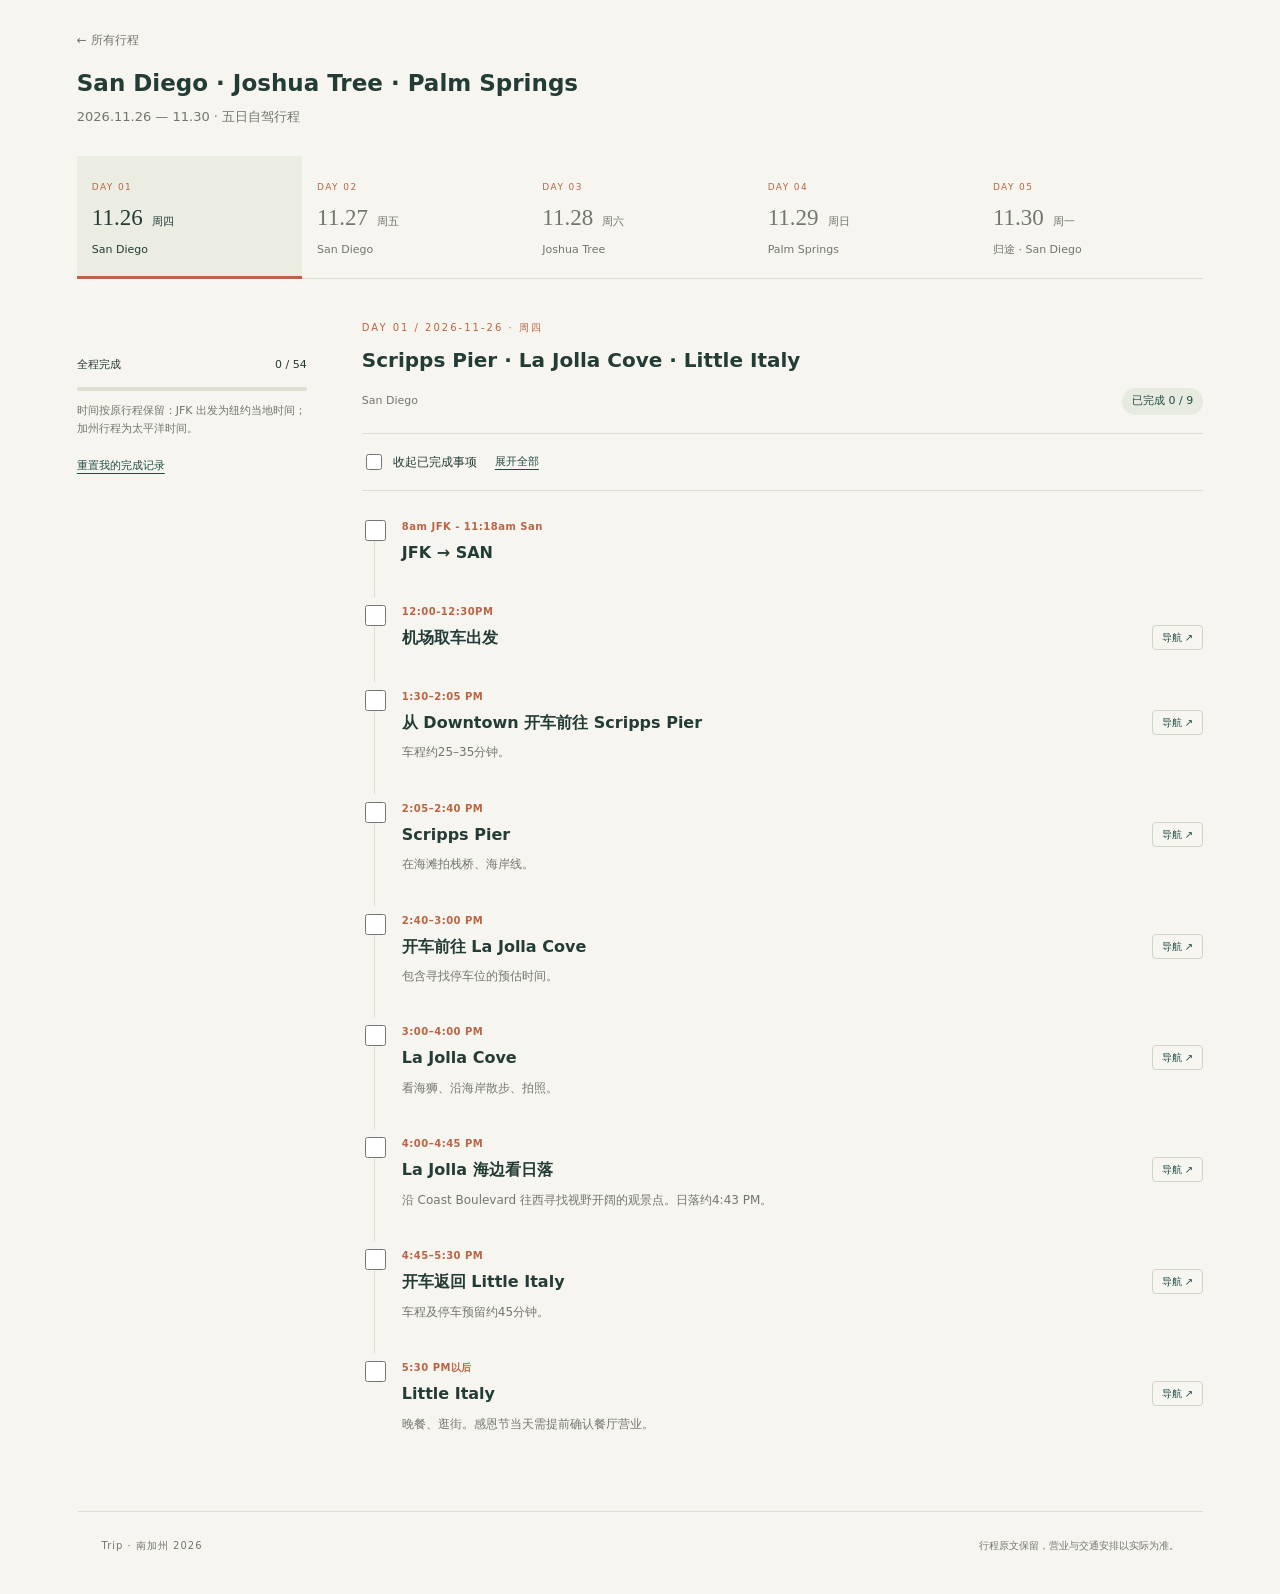
==== trips/san-deigo/index.html @ 59ea1242 "Flatten daily timelines and rename trip URL to san-deigo" ====
<!doctype html>
<html lang="zh-CN"><head><meta charset="utf-8"><meta name="viewport" content="width=device-width, initial-scale=1"><meta name="theme-color" content="#214c46"><meta name="description" content="2026 南加州五日公路旅行：San Diego、Joshua Tree 与 Palm Springs。每日时间线、导航与个人进度。"><title>南加州五日行程 | Trip</title><link rel="stylesheet" href="./styles.css?v=20261114-flat"><script src="./app.js?v=20261114-flat" defer></script></head>
<body><header class="simple-header"><a href="../../">← 所有行程</a><h1>San Diego · Joshua Tree · Palm Springs</h1><p>2026.11.26 — 11.30 · 五日自驾行程</p></header>
<main><nav id="tabs" class="tabs" role="tablist" aria-label="选择旅行日期"></nav><div class="layout"><aside><div class="total"><span>全程完成</span><strong id="total-count">0 / 54</strong></div><progress id="total-progress" max="54" value="0" aria-label="全程完成进度"></progress><p class="timezone">时间按原行程保留：JFK 出发为纽约当地时间；加州行程为太平洋时间。</p><button id="reset" class="text-button">重置我的完成记录</button><p id="storage-status" role="status" class="storage"></p></aside><section id="day-panel" role="tabpanel" tabindex="0"><div id="day-heading"></div><div class="toolbar"><label class="switch"><input type="checkbox" id="hide-done">收起已完成事项</label><button id="expand-all" class="text-button">展开全部</button></div><div id="timeline"><p role="status">正在加载旅行手记…</p></div></section></div></main><footer><span>Trip · 南加州 2026</span><span>行程原文保留，营业与交通安排以实际为准。</span></footer><noscript>请启用 JavaScript 以查看每日行程并保存个人进度。</noscript></body></html>
---- trips/san-deigo/styles.css ----
:root{--paper:#f7f5ef;--ink:#233c36;--muted:#72776e;--line:#dcded3;--orange:#ba6445;--green:#214c46}*{box-sizing:border-box}body{margin:0;background:var(--paper);color:var(--ink);font-family:system-ui,-apple-system,"PingFang SC","Microsoft YaHei",sans-serif;font-size:14px;line-height:1.7}button,a,input,summary{-webkit-tap-highlight-color:transparent}button,input,summary{cursor:pointer}button{font:inherit}a{color:inherit}button:focus-visible,a:focus-visible,input:focus-visible,summary:focus-visible,[tabindex]:focus-visible{outline:3px solid #cd8158;outline-offset:4px}.simple-header{max-width:1280px;margin:0 auto;padding:28px 6vw 8px}.simple-header>a{font-size:12px;color:var(--muted);text-decoration:none}.simple-header h1{font-size:23px;font-weight:600;line-height:1.5;margin:14px 0 6px}.simple-header p{margin:0;color:var(--muted);font-size:13px}.eyebrow{font-size:10px;letter-spacing:1px}main{max-width:1280px;margin:auto;padding:0 6vw}.tabs{display:grid;grid-template-columns:repeat(5,1fr);gap:0;border-bottom:1px solid var(--line);padding-top:20px;margin-bottom:40px}.tab{position:relative;border:0;background:none;text-align:left;padding:18px 15px;color:var(--muted)}.tab[aria-selected="true"]{color:var(--ink);background:#ebece2}.tab[aria-selected="true"]:after{content:"";position:absolute;bottom:-1px;left:0;right:0;height:3px;background:var(--orange)}.tab .date{display:block;font-size:23px;font-family:Georgia,serif}.tab .date small{font:11px system-ui;margin-left:9px}.tab .place{display:block;font-size:11px;margin-top:4px}.tab .day-number{font-size:9px;letter-spacing:1.4px;color:var(--orange)}.layout{display:grid;grid-template-columns:230px minmax(0,1fr);gap:55px}aside{padding-top:9px}.dark{color:var(--orange)}aside h2{font-family:"Noto Serif SC",serif;font-size:21px;font-weight:500}.muted,.timezone{color:var(--muted);font-size:12px}.total{display:flex;justify-content:space-between;margin-top:28px;font-size:11px}.total strong{font-weight:500}progress{appearance:none;width:100%;height:4px;border:none;border-radius:4px;background:#dedfd2;display:block;margin-top:12px}progress::-webkit-progress-bar{background:#dedfd2;border-radius:4px}progress::-webkit-progress-value{background:var(--orange);border-radius:4px}progress::-moz-progress-bar{background:var(--orange)}.legend{display:grid;gap:11px;font-size:11px;color:var(--muted);border-block:1px solid var(--line);padding:24px 0;margin:30px 0 22px}.timezone{font-size:11px}.text-button{border:0;background:none;padding:7px 0;color:var(--green);font-size:11px;text-decoration:underline;text-underline-offset:4px}.storage{color:var(--orange);font-size:11px}.day-kicker{font-size:10px;letter-spacing:2px;color:var(--orange);margin:0 0 8px}.day-title{font-family:"Noto Serif SC",serif;font-size:30px;font-weight:500;margin:0 0 9px;line-height:1.5}.day-meta{display:flex;gap:15px;align-items:center;justify-content:space-between;margin-bottom:18px;color:var(--muted);font-size:11px}.badge{white-space:nowrap;padding:4px 10px;background:#e6eadf;border-radius:20px;color:var(--green)}.intro{border-left:2px solid #cdb483;padding:7px 16px;margin:12px 0 22px;color:#626c61;font-size:12px}.intro p{margin:5px 0}.toolbar{display:flex;align-items:center;gap:18px;flex-wrap:wrap;border-block:1px solid var(--line);padding:12px 0}.switch{font-size:12px;display:flex;align-items:center;gap:8px;cursor:pointer}.switch input{accent-color:var(--green);width:16px;height:16px}.group-hint{font-size:10px;color:var(--muted);margin:10px 0 25px}.period{margin-bottom:22px}.period>summary,.done-group>summary{list-style:none;display:flex;justify-content:space-between;align-items:center;gap:12px;font-size:12px;font-weight:600;padding:12px 0;border-bottom:1px solid var(--line)}summary::-webkit-details-marker{display:none}.period>summary:after,.done-group>summary:after{content:"+";font-size:20px;font-weight:300}.period[open]>summary:after,.done-group[open]>summary:after{content:"−"}.period>summary .period-info{font-size:10px;color:var(--muted);margin-left:auto;font-weight:400}.entries{padding-top:12px}.entry{display:grid;grid-template-columns:27px minmax(0,1fr);gap:13px;position:relative;padding:15px 0 22px}.entry:before{content:"";position:absolute;left:12px;top:38px;bottom:-9px;width:1px;background:var(--line)}.entry:last-child:before{display:none}.check{position:relative;z-index:1;padding-top:2px;display:flex;justify-content:center}.check input{width:21px;height:21px;margin:0;accent-color:var(--green)}.entry-time{font-size:10px;letter-spacing:.5px;color:var(--orange);font-weight:650;margin-bottom:5px}.entry-header{display:flex;justify-content:space-between;align-items:start;gap:14px}.entry h3{font-size:16px;font-weight:600;margin:0;line-height:1.6;overflow-wrap:anywhere}.map{font-size:10px;color:var(--green);white-space:nowrap;text-decoration:none;border:1px solid #cfd5c7;padding:3px 9px;border-radius:4px}.map:hover{background:#e4e8da}.notes p{color:#72776e;font-size:12px;margin:7px 0 0;white-space:pre-wrap}.done h3{color:#82877e;text-decoration:line-through;text-decoration-color:#aeb5a7}.done .entry-time{color:#8a9184}.done-group{background:#eceee5;border-radius:6px;margin:12px 0;padding:0 14px}.done-group>summary{border:0;font-size:11px;color:#68765e}.empty{font-size:12px;color:var(--muted);padding:18px 0}footer{max-width:1125px;margin:55px auto 0;border-top:1px solid var(--line);padding:25px 24px 40px;display:flex;justify-content:space-between;font-size:10px;letter-spacing:1px;color:var(--muted)}footer span:last-child{text-align:right;letter-spacing:0}
@media(min-width:1450px){main{padding:0 50px}}@media(max-width:850px){.layout{grid-template-columns:1fr;gap:25px}aside{display:none}.hero-body{padding:35px 0}.trip-stamp{min-width:150px;padding-left:25px}.trip-stamp strong{font-size:75px}.tabs{margin-bottom:28px}.day-title{font-size:26px}}@media(max-width:520px){.hero{padding:20px 22px 0}.edition{font-size:8px;letter-spacing:1px}.wordmark{font-size:13px}.wordmark span{display:none}.hero-body{padding:30px 0}.trip-stamp{display:none}h1{font-size:33px}.subtitle{font-size:10px}.subtitle span{padding:0 3px}.hero-foot{font-size:9px}.hero-foot span:last-child{max-width:130px;text-align:right}main{padding:0 18px}.tabs{padding-top:12px}.tab{padding:12px 6px}.tab .date{font-size:19px}.tab .date small{display:block;font-size:10px;margin:3px 0 0}.tab .place{display:none}.tab .day-number{font-size:8px}.day-title{font-size:25px}.day-meta{align-items:start;gap:8px}.toolbar{gap:9px 17px}.entry{gap:10px}.entry-header{flex-wrap:wrap;gap:8px}.entry h3{font-size:15px}.notes p{font-size:12px}.map{font-size:10px}.period>summary{font-size:12px}footer{margin-top:28px;font-size:9px}}
@media(prefers-reduced-motion:no-preference){button,a{transition:background .16s,color .16s}}
@media(max-width:850px){aside{display:block;order:2;border-top:1px solid var(--line);padding-top:24px}aside .legend,aside>.eyebrow,aside>h2{display:none}.total{margin-top:16px}aside .timezone{max-width:450px}}
.day-route{font-size:12px;color:var(--green);margin:0 0 12px}

@media(max-width:520px){.simple-header{padding:20px 18px 4px}.simple-header h1{font-size:20px}}

.day-title{font-family:inherit;font-size:20px;font-weight:600;line-height:1.6;margin:0 0 12px}
@media(max-width:520px){.day-title{font-size:18px}}
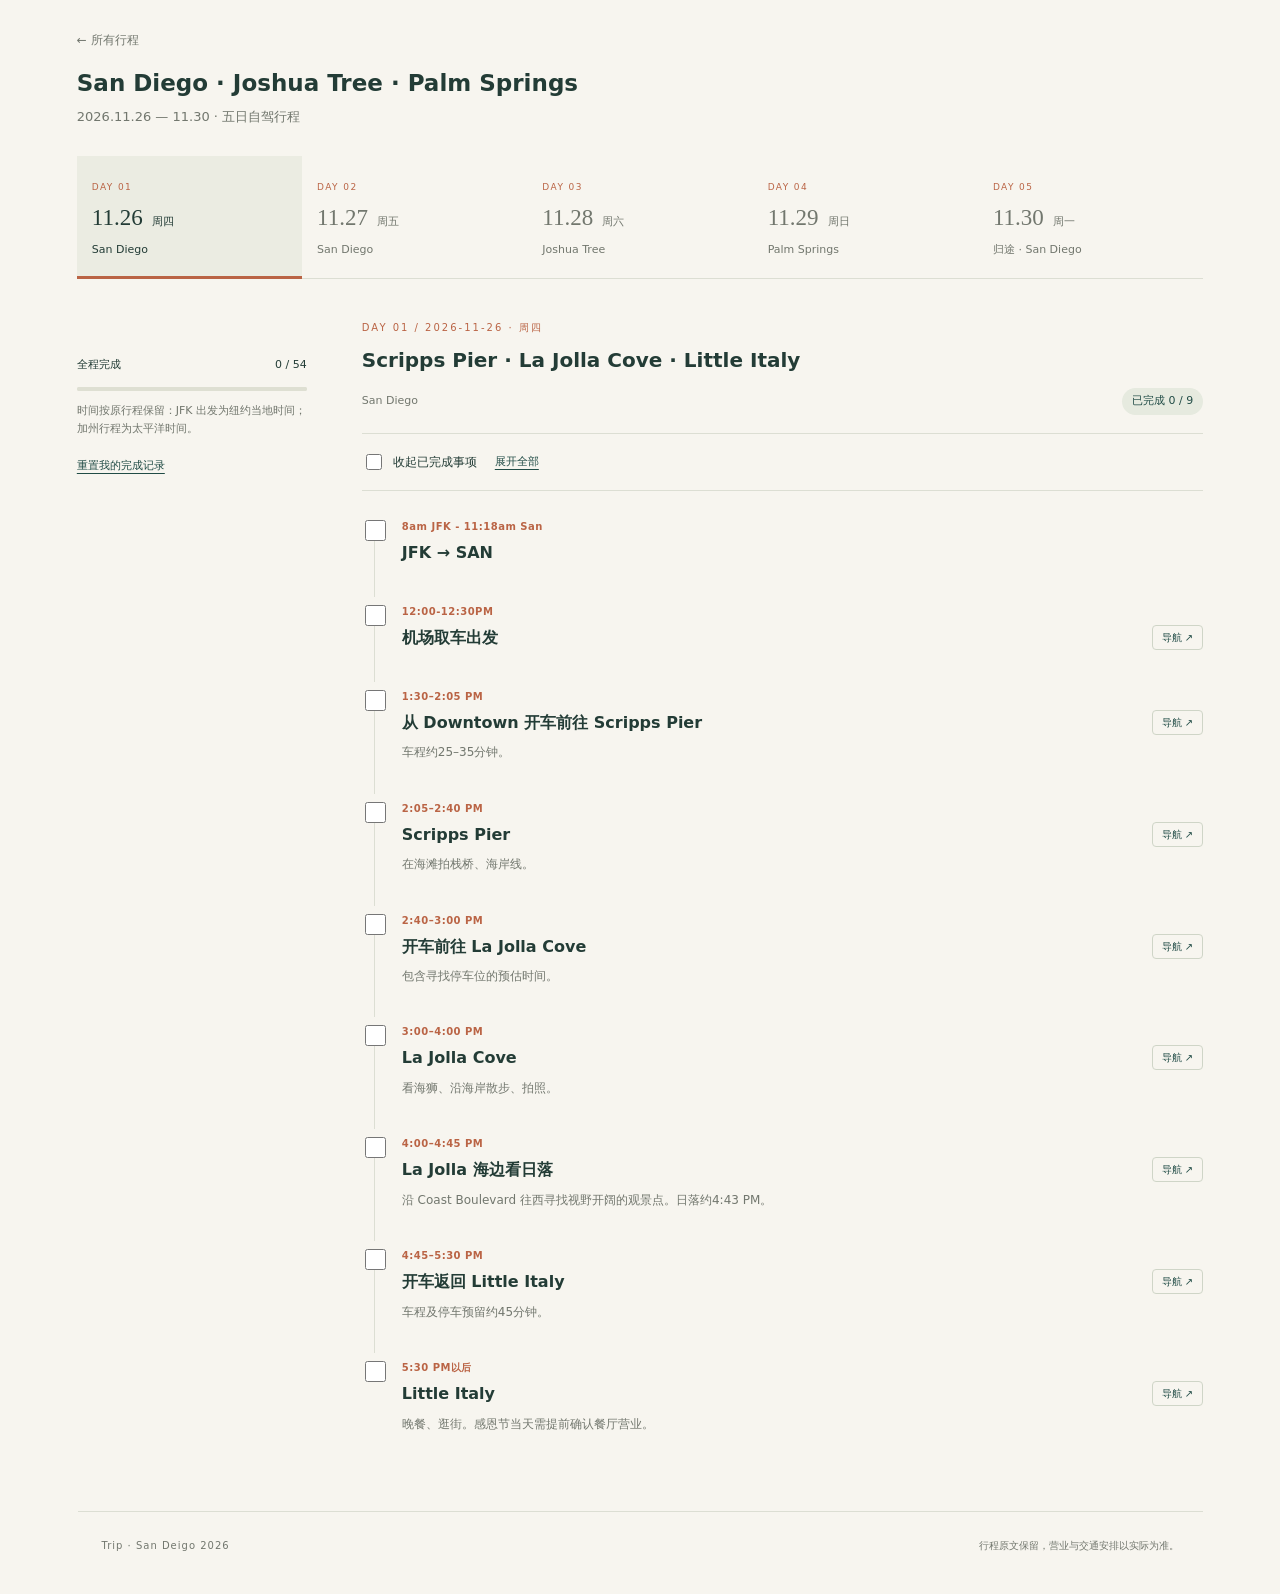
==== commit 02a4976f: "Align browser title and footer with San Deigo trip name" ====
--- a/trips/san-deigo/index.html
+++ b/trips/san-deigo/index.html
@@ -1,4 +1,4 @@
 <!doctype html>
-<html lang="zh-CN"><head><meta charset="utf-8"><meta name="viewport" content="width=device-width, initial-scale=1"><meta name="theme-color" content="#214c46"><meta name="description" content="2026 南加州五日公路旅行：San Diego、Joshua Tree 与 Palm Springs。每日时间线、导航与个人进度。"><title>南加州五日行程 | Trip</title><link rel="stylesheet" href="./styles.css?v=20261114-flat"><script src="./app.js?v=20261114-flat" defer></script></head>
+<html lang="zh-CN"><head><meta charset="utf-8"><meta name="viewport" content="width=device-width, initial-scale=1"><meta name="theme-color" content="#214c46"><meta name="description" content="2026 San Deigo 五日行程：San Diego、Joshua Tree 与 Palm Springs。每日时间线、导航与个人进度。"><title>San Deigo | Trip</title><link rel="stylesheet" href="./styles.css?v=20261114-flat"><script src="./app.js?v=20261114-flat" defer></script></head>
 <body><header class="simple-header"><a href="../../">← 所有行程</a><h1>San Diego · Joshua Tree · Palm Springs</h1><p>2026.11.26 — 11.30 · 五日自驾行程</p></header>
-<main><nav id="tabs" class="tabs" role="tablist" aria-label="选择旅行日期"></nav><div class="layout"><aside><div class="total"><span>全程完成</span><strong id="total-count">0 / 54</strong></div><progress id="total-progress" max="54" value="0" aria-label="全程完成进度"></progress><p class="timezone">时间按原行程保留：JFK 出发为纽约当地时间；加州行程为太平洋时间。</p><button id="reset" class="text-button">重置我的完成记录</button><p id="storage-status" role="status" class="storage"></p></aside><section id="day-panel" role="tabpanel" tabindex="0"><div id="day-heading"></div><div class="toolbar"><label class="switch"><input type="checkbox" id="hide-done">收起已完成事项</label><button id="expand-all" class="text-button">展开全部</button></div><div id="timeline"><p role="status">正在加载旅行手记…</p></div></section></div></main><footer><span>Trip · 南加州 2026</span><span>行程原文保留，营业与交通安排以实际为准。</span></footer><noscript>请启用 JavaScript 以查看每日行程并保存个人进度。</noscript></body></html>
+<main><nav id="tabs" class="tabs" role="tablist" aria-label="选择旅行日期"></nav><div class="layout"><aside><div class="total"><span>全程完成</span><strong id="total-count">0 / 54</strong></div><progress id="total-progress" max="54" value="0" aria-label="全程完成进度"></progress><p class="timezone">时间按原行程保留：JFK 出发为纽约当地时间；加州行程为太平洋时间。</p><button id="reset" class="text-button">重置我的完成记录</button><p id="storage-status" role="status" class="storage"></p></aside><section id="day-panel" role="tabpanel" tabindex="0"><div id="day-heading"></div><div class="toolbar"><label class="switch"><input type="checkbox" id="hide-done">收起已完成事项</label><button id="expand-all" class="text-button">展开全部</button></div><div id="timeline"><p role="status">正在加载旅行手记…</p></div></section></div></main><footer><span>Trip · San Deigo 2026</span><span>行程原文保留，营业与交通安排以实际为准。</span></footer><noscript>请启用 JavaScript 以查看每日行程并保存个人进度。</noscript></body></html>
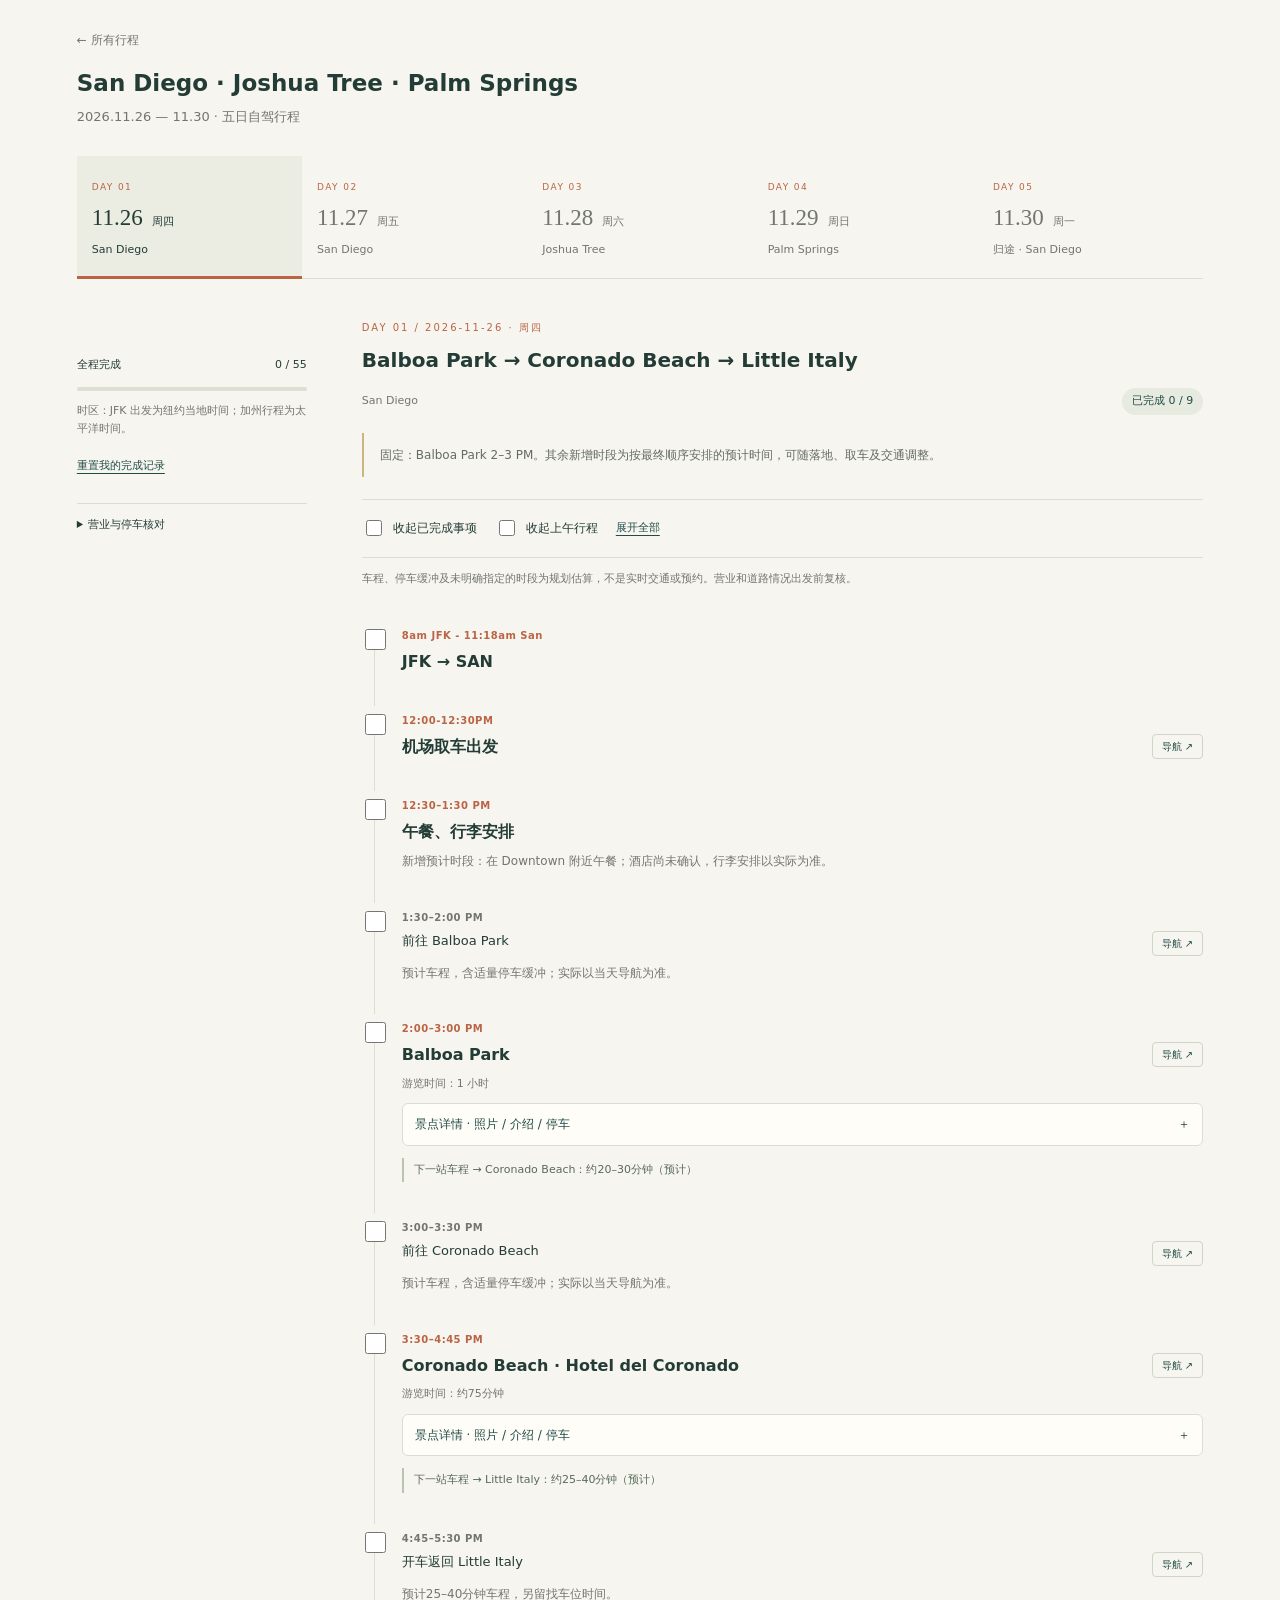
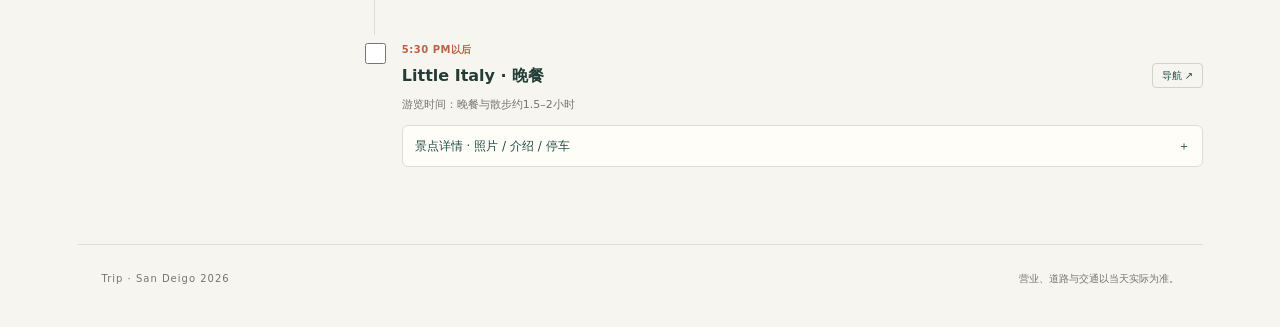
==== commit c5f2338f: "Update five-day itinerary with verified details photos and parking" ====
--- a/trips/san-deigo/index.html
+++ b/trips/san-deigo/index.html
@@ -1,4 +1,4 @@
 <!doctype html>
-<html lang="zh-CN"><head><meta charset="utf-8"><meta name="viewport" content="width=device-width, initial-scale=1"><meta name="theme-color" content="#214c46"><meta name="description" content="2026 San Deigo 五日行程：San Diego、Joshua Tree 与 Palm Springs。每日时间线、导航与个人进度。"><title>San Deigo | Trip</title><link rel="stylesheet" href="./styles.css?v=20261114-flat"><script src="./app.js?v=20261114-flat" defer></script></head>
+<html lang="zh-CN"><head><meta charset="utf-8"><meta name="viewport" content="width=device-width, initial-scale=1"><meta name="theme-color" content="#214c46"><meta name="description" content="2026 San Deigo 五日行程：San Diego、Joshua Tree 与 Palm Springs。每日时间线、导航与个人进度。"><title>San Deigo | Trip</title><link rel="stylesheet" href="./styles.css?v=20261114-details"><script src="./app.js?v=20261114-details" defer></script></head>
 <body><header class="simple-header"><a href="../../">← 所有行程</a><h1>San Diego · Joshua Tree · Palm Springs</h1><p>2026.11.26 — 11.30 · 五日自驾行程</p></header>
-<main><nav id="tabs" class="tabs" role="tablist" aria-label="选择旅行日期"></nav><div class="layout"><aside><div class="total"><span>全程完成</span><strong id="total-count">0 / 54</strong></div><progress id="total-progress" max="54" value="0" aria-label="全程完成进度"></progress><p class="timezone">时间按原行程保留：JFK 出发为纽约当地时间；加州行程为太平洋时间。</p><button id="reset" class="text-button">重置我的完成记录</button><p id="storage-status" role="status" class="storage"></p></aside><section id="day-panel" role="tabpanel" tabindex="0"><div id="day-heading"></div><div class="toolbar"><label class="switch"><input type="checkbox" id="hide-done">收起已完成事项</label><button id="expand-all" class="text-button">展开全部</button></div><div id="timeline"><p role="status">正在加载旅行手记…</p></div></section></div></main><footer><span>Trip · San Deigo 2026</span><span>行程原文保留，营业与交通安排以实际为准。</span></footer><noscript>请启用 JavaScript 以查看每日行程并保存个人进度。</noscript></body></html>
+<main><nav id="tabs" class="tabs" role="tablist" aria-label="选择旅行日期"></nav><div class="layout"><aside><div class="total"><span>全程完成</span><strong id="total-count">0 / 55</strong></div><progress id="total-progress" max="55" value="0" aria-label="全程完成进度"></progress><p class="timezone">时区：JFK 出发为纽约当地时间；加州行程为太平洋时间。</p><button id="reset" class="text-button">重置我的完成记录</button><p id="storage-status" role="status" class="storage"></p><details class="verification"><summary>营业与停车核对</summary><div id="verification-list"></div></details></aside><section id="day-panel" role="tabpanel" tabindex="0"><div id="day-heading"></div><div class="toolbar"><label class="switch"><input type="checkbox" id="hide-done">收起已完成事项</label><label class="switch"><input type="checkbox" id="hide-morning">收起上午行程</label><button id="expand-all" class="text-button">展开全部</button></div><p id="planning-note" class="planning-note"></p><div id="timeline"><p role="status">正在加载旅行手记…</p></div></section></div></main><footer><span>Trip · San Deigo 2026</span><span>营业、道路与交通以当天实际为准。</span></footer><noscript>请启用 JavaScript 以查看每日行程并保存个人进度。</noscript></body></html>
--- a/trips/san-deigo/styles.css
+++ b/trips/san-deigo/styles.css
@@ -8,3 +8,7 @@
 
 .day-title{font-family:inherit;font-size:20px;font-weight:600;line-height:1.6;margin:0 0 12px}
 @media(max-width:520px){.day-title{font-size:18px}}
+
+/* Expandable destination details, retaining the existing timeline layout. */
+.entry-body{min-width:0}.visit-duration{font-size:11px;color:var(--muted);margin:7px 0}.sight-details{margin-top:10px;border:1px solid var(--line);border-radius:6px;background:#fffdf8}.sight-details>summary{padding:10px 12px;font-size:12px;color:var(--green);list-style:none}.sight-details>summary:after{content:'＋';float:right}.sight-details[open]>summary:after{content:'−'}.detail-content{padding:0 14px 16px}.sight-photo{margin:4px 0 14px}.sight-photo img{display:block;width:100%;height:auto;max-height:400px;object-fit:contain;background:#edece6;border-radius:4px}.sight-photo figcaption{font-size:10px;line-height:1.5;color:var(--muted);margin-top:5px;overflow-wrap:anywhere}.description{font-size:13px;line-height:1.9}.address,.detail-note{font-size:12px;color:#59665c;line-height:1.8}.parking-list{border-top:1px solid var(--line);margin-top:14px;padding-top:10px}.parking-list h4{margin:0 0 8px;font-size:12px}.parking-option{padding:9px 0;font-size:12px}.parking-option p{margin:5px 0 9px;color:var(--muted)}.sources{display:flex;flex-wrap:wrap;gap:4px 10px;font-size:10px;border-top:1px solid var(--line);padding-top:12px;margin-top:14px}.source-link{color:var(--green);text-underline-offset:3px}.next-stop{font-size:11px;color:#586a5b;border-left:2px solid #bac5b0;padding:3px 0 3px 10px;margin:12px 0 0}.transfer h3{font-size:13px;font-weight:500}.transfer .entry-time{color:var(--muted)}.planning-note{font-size:11px;line-height:1.7;color:var(--muted);margin:12px 0}.morning-group{background:#eceee5;border-radius:6px;margin:14px 0;padding:0 14px}.morning-group>summary{list-style:none;padding:12px 0;font-size:12px;color:var(--green)}.morning-group>summary:after{content:'＋';float:right}.morning-group[open]>summary:after{content:'−'}.verification{border-top:1px solid var(--line);padding-top:12px;margin-top:20px;font-size:11px}.verification>summary{cursor:pointer}.verification p{font-size:11px;line-height:1.8}.check-status{color:var(--muted)}.photo-fallback{font-size:12px;color:var(--muted)}
+@media(max-width:520px){.detail-content{padding:0 10px 12px}.sight-details>summary{font-size:11px}.day-title{overflow-wrap:anywhere}.source-link{overflow-wrap:anywhere}.sight-photo img{max-height:280px}}
